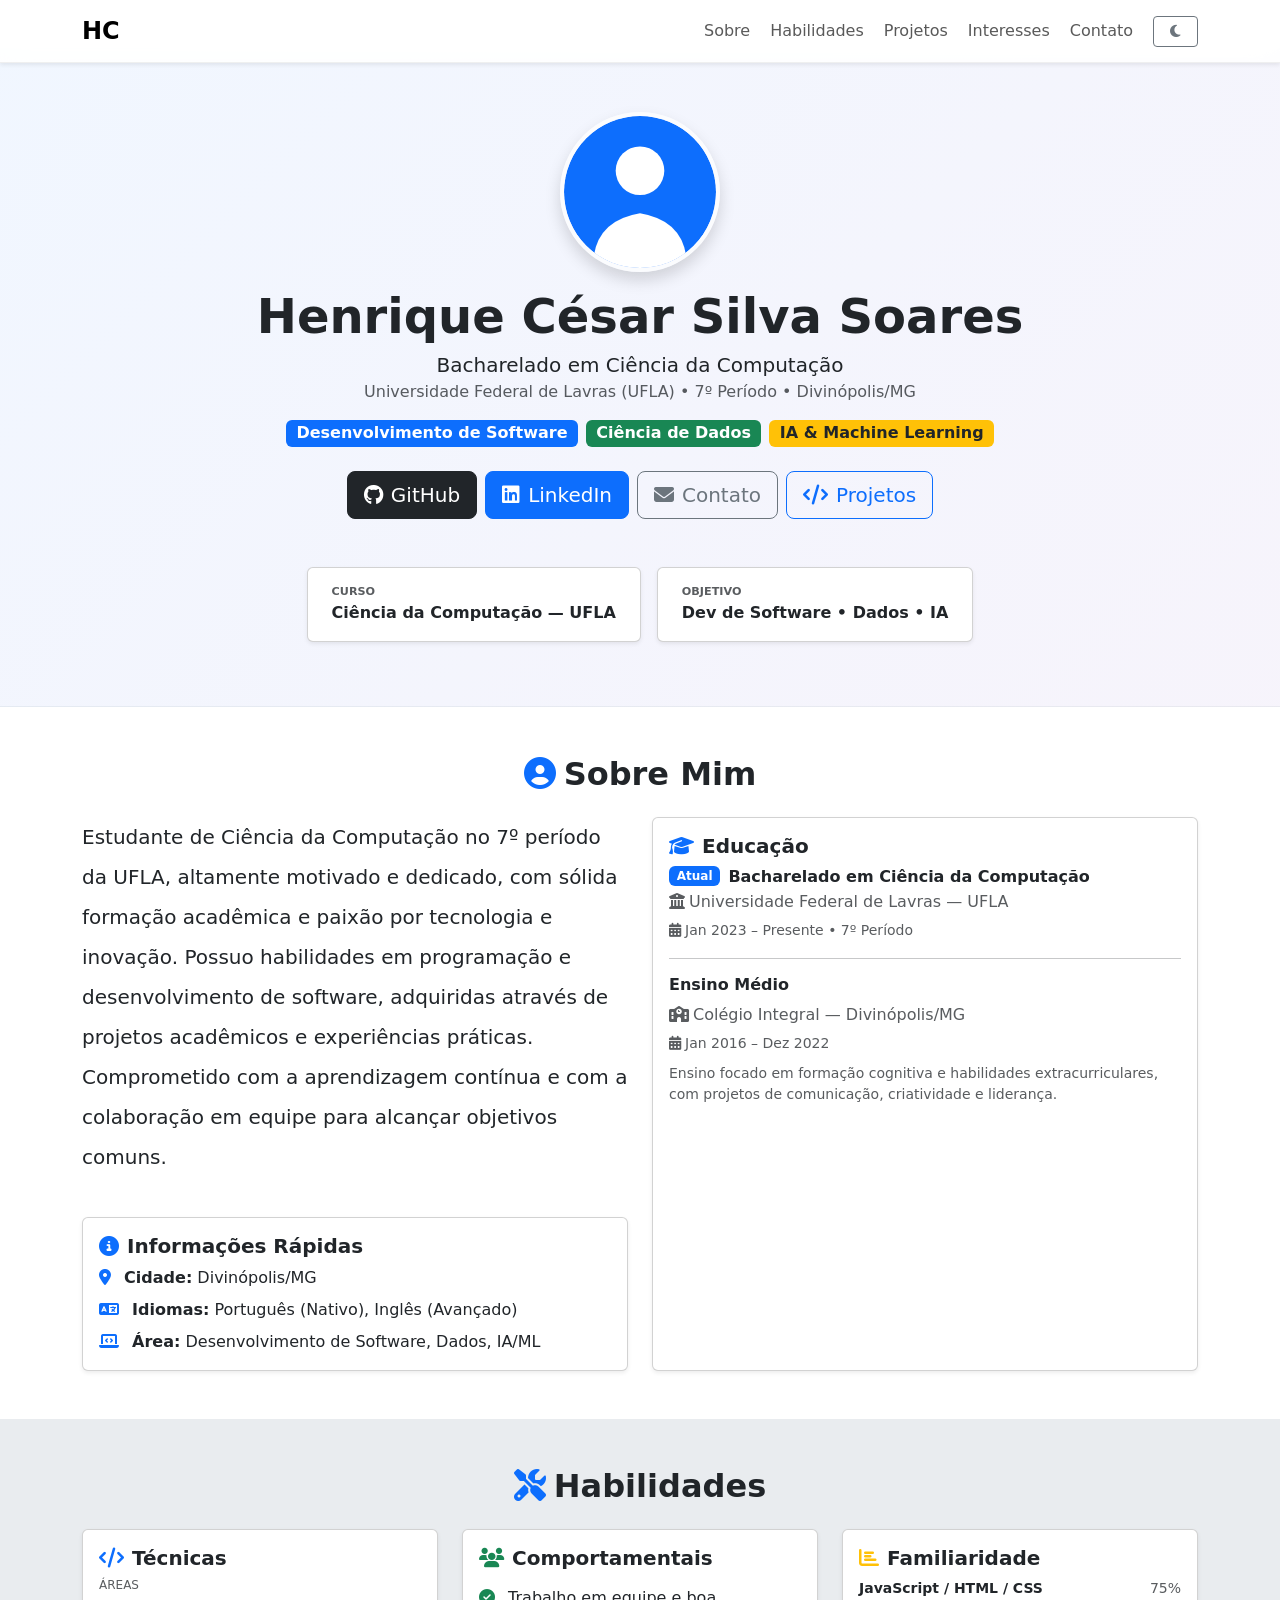
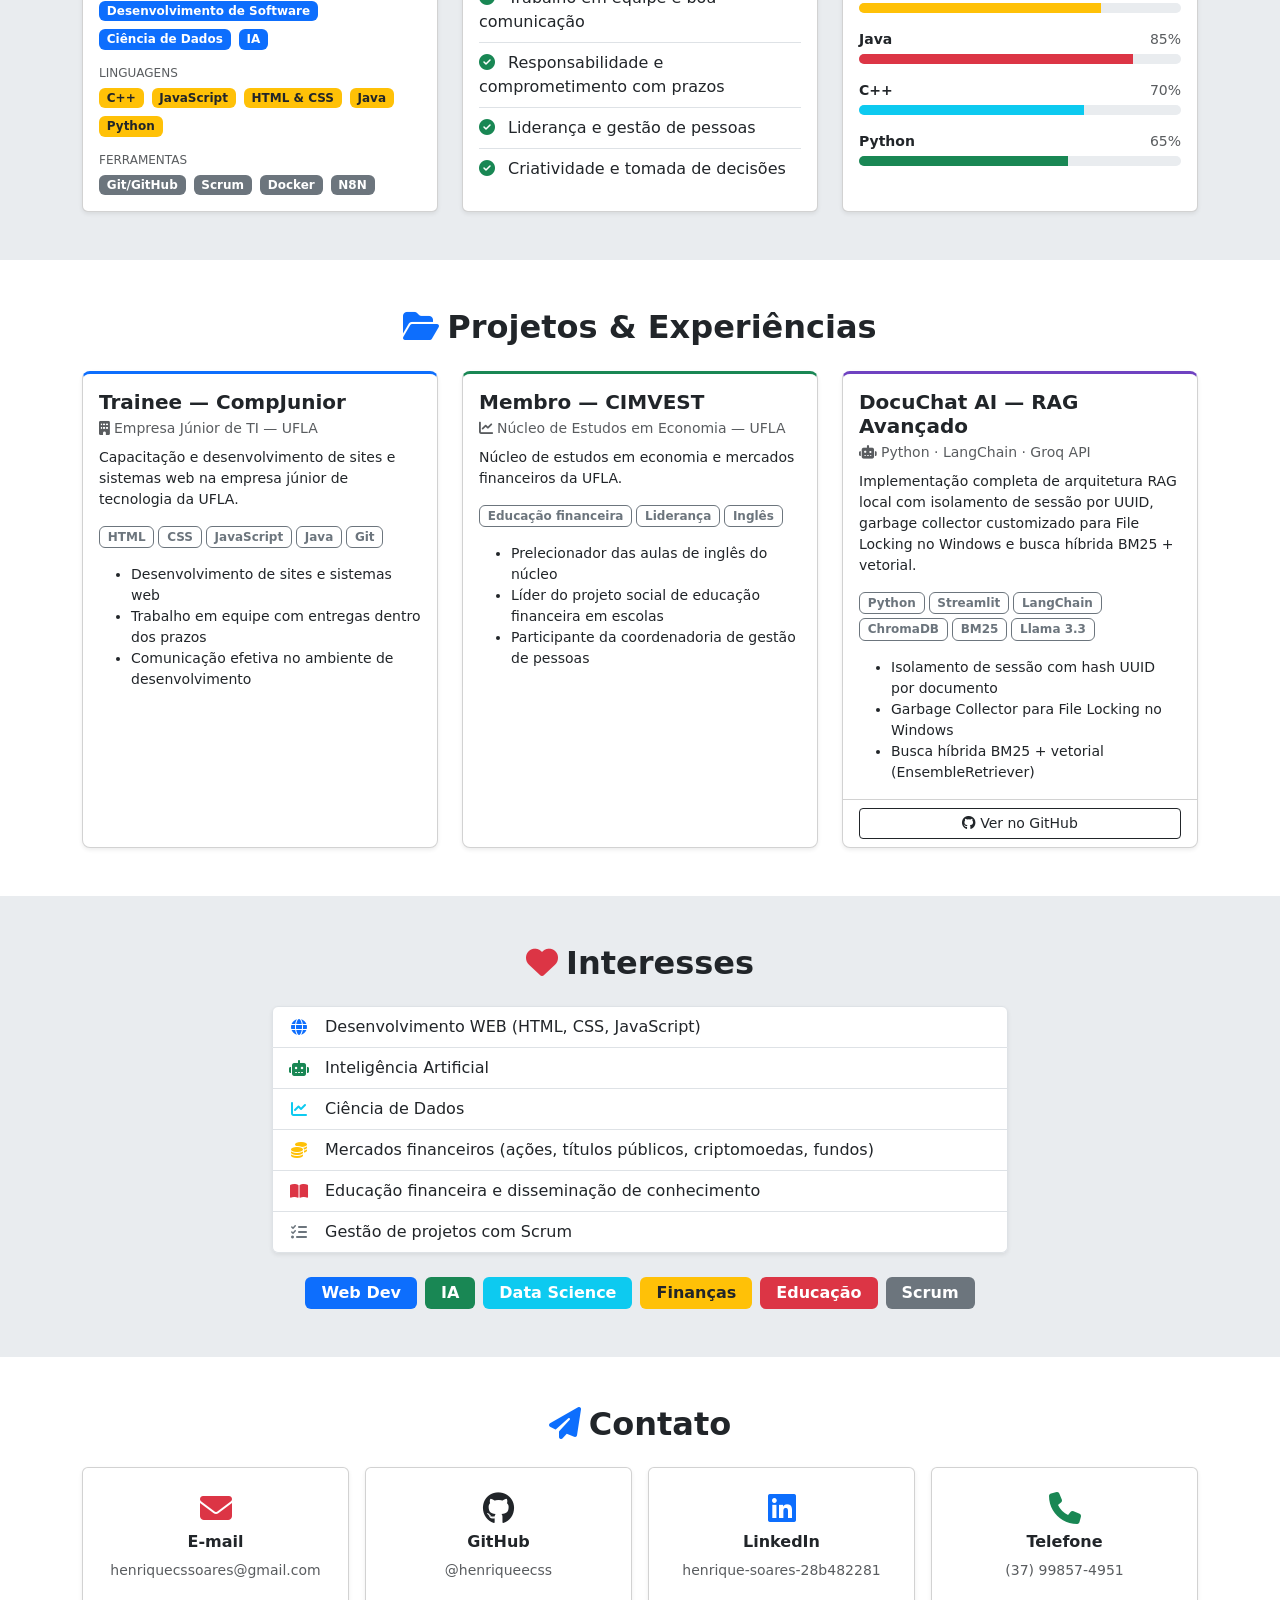
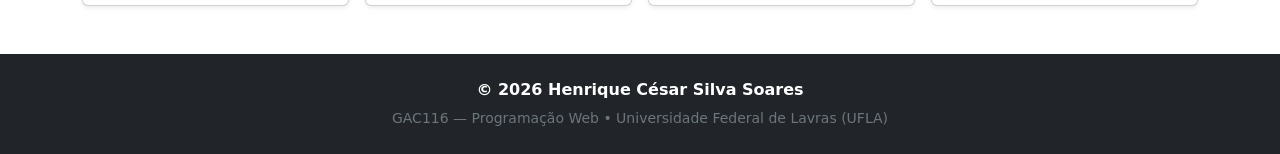
==== bootstrap/index.html @ b931f0f4 "feat: página pessoal com versões Bootstrap e Tailwind" ====
<!DOCTYPE html>
<html lang="pt-BR" data-bs-theme="light">
<head>
  <meta charset="UTF-8" />
  <meta name="viewport" content="width=device-width, initial-scale=1.0" />
  <title>Henrique César — Página Pessoal</title>

  <!-- Bootstrap 5.3.3 via CDN -->
  <link
    rel="stylesheet"
    href="https://cdn.jsdelivr.net/npm/bootstrap@5.3.3/dist/css/bootstrap.min.css"
    integrity="sha384-QWTKZyjpPEjISv5WaRU9OFeRpok6YctnYmDr5pNlyT2bRjXh0JMhjY6hW+ALEwIH"
    crossorigin="anonymous"
  />
  <!-- Font Awesome 6.5.0 via CDN -->
  <link
    rel="stylesheet"
    href="https://cdnjs.cloudflare.com/ajax/libs/font-awesome/6.5.0/css/all.min.css"
    integrity="sha512-Avb2QiuDEEvB4bZJYdft2mNjVShBftLdPG8FJ0V7irTLQ8Uo0qcPxh4Plq7G5tGm0rU+1SPhVotteLpBERwTkw=="
    crossorigin="anonymous"
    referrerpolicy="no-referrer"
  />
  <!-- Estilos personalizados -->
  <link rel="stylesheet" href="assets/css/styles.css" />
</head>
<body>

  <!-- ==================== NAVBAR ==================== -->
  <nav class="navbar navbar-expand-lg fixed-top shadow-sm" id="mainNavbar">
    <div class="container">
      <!-- Marca / logo textual -->
      <a class="navbar-brand fw-bold fs-4" href="#">HC</a>

      <!-- Botão hambúrguer para mobile -->
      <button
        class="navbar-toggler"
        type="button"
        data-bs-toggle="collapse"
        data-bs-target="#navbarNav"
        aria-controls="navbarNav"
        aria-expanded="false"
        aria-label="Abrir menu"
      >
        <span class="navbar-toggler-icon"></span>
      </button>

      <!-- Links da navbar -->
      <div class="collapse navbar-collapse" id="navbarNav">
        <ul class="navbar-nav ms-auto align-items-center gap-1">
          <li class="nav-item"><a class="nav-link" href="#sobre">Sobre</a></li>
          <li class="nav-item"><a class="nav-link" href="#habilidades">Habilidades</a></li>
          <li class="nav-item"><a class="nav-link" href="#projetos">Projetos</a></li>
          <li class="nav-item"><a class="nav-link" href="#interesses">Interesses</a></li>
          <li class="nav-item"><a class="nav-link" href="#contato">Contato</a></li>
          <!-- Botão de alternância de tema -->
          <li class="nav-item ms-2">
            <button
              class="btn btn-outline-secondary btn-sm px-3"
              id="themeToggle"
              title="Alternar tema claro/escuro"
            >
              <i class="fa-solid fa-moon" id="themeIcon"></i>
            </button>
          </li>
        </ul>
      </div>
    </div>
  </nav>
  <!-- ==================== FIM NAVBAR ==================== -->


  <!-- ==================== HEADER / HERO ==================== -->
  <header id="header" class="py-5 mt-5 text-center hero-gradient">
    <div class="container py-3">
      <!-- Foto de perfil -->
      <img
        src="assets/img/foto.svg"
        alt="Avatar de Henrique César"
        class="profile-img mb-3 shadow"
      />

      <!-- Nome e curso -->
      <h1 class="display-5 fw-bold mb-1">Henrique César Silva Soares</h1>
      <p class="lead mb-0">Bacharelado em Ciência da Computação</p>
      <p class="text-muted mb-3">
        Universidade Federal de Lavras (UFLA) &bull; 7º Período &bull; Divinópolis/MG
      </p>

      <!-- Badges de área de interesse -->
      <div class="d-flex flex-wrap justify-content-center gap-2 mb-4">
        <span class="badge bg-primary fs-6">Desenvolvimento de Software</span>
        <span class="badge bg-success fs-6">Ciência de Dados</span>
        <span class="badge bg-warning text-dark fs-6">IA &amp; Machine Learning</span>
      </div>

      <!-- Botões de ação -->
      <div class="d-flex flex-wrap justify-content-center gap-2 mb-5">
        <a
          href="https://github.com/henriqueecss"
          target="_blank"
          rel="noopener noreferrer"
          class="btn btn-dark btn-lg"
        >
          <i class="fab fa-github me-2"></i>GitHub
        </a>
        <a
          href="https://www.linkedin.com/in/henrique-soares-28b482281/"
          target="_blank"
          rel="noopener noreferrer"
          class="btn btn-primary btn-lg"
        >
          <i class="fab fa-linkedin me-2"></i>LinkedIn
        </a>
        <a href="#contato" class="btn btn-outline-secondary btn-lg">
          <i class="fas fa-envelope me-2"></i>Contato
        </a>
        <a href="#projetos" class="btn btn-outline-primary btn-lg">
          <i class="fas fa-code me-2"></i>Projetos
        </a>
      </div>

      <!-- Cards informativos -->
      <div class="row justify-content-center g-3">
        <div class="col-auto">
          <div class="card text-start shadow-sm px-4 py-3">
            <small class="text-muted text-uppercase fw-semibold" style="font-size: 0.7rem;">Curso</small>
            <p class="mb-0 fw-semibold">Ciência da Computação — UFLA</p>
          </div>
        </div>
        <div class="col-auto">
          <div class="card text-start shadow-sm px-4 py-3">
            <small class="text-muted text-uppercase fw-semibold" style="font-size: 0.7rem;">Objetivo</small>
            <p class="mb-0 fw-semibold">Dev de Software &bull; Dados &bull; IA</p>
          </div>
        </div>
      </div>
    </div>
  </header>
  <!-- ==================== FIM HEADER ==================== -->


  <!-- ==================== SOBRE ==================== -->
  <section id="sobre" class="py-5">
    <div class="container">
      <h2 class="text-center fw-bold mb-4">
        <i class="fas fa-user-circle me-2 text-primary"></i>Sobre Mim
      </h2>
      <div class="row g-4 align-items-stretch">

        <!-- Biografia + Informações rápidas -->
        <div class="col-md-6 d-flex flex-column gap-4">
          <p class="fs-5 lh-lg">
            Estudante de Ciência da Computação no 7º período da UFLA, altamente
            motivado e dedicado, com sólida formação acadêmica e paixão por tecnologia
            e inovação. Possuo habilidades em programação e desenvolvimento de software,
            adquiridas através de projetos acadêmicos e experiências práticas.
            Comprometido com a aprendizagem contínua e com a colaboração em equipe
            para alcançar objetivos comuns.
          </p>

          <!-- Card de informações rápidas -->
          <div class="card shadow-sm">
            <div class="card-body">
              <h5 class="card-title fw-bold">
                <i class="fas fa-info-circle me-2 text-primary"></i>Informações Rápidas
              </h5>
              <ul class="list-unstyled mb-0">
                <li class="mb-2">
                  <i class="fas fa-map-marker-alt me-2 text-primary"></i>
                  <strong>Cidade:</strong> Divinópolis/MG
                </li>
                <li class="mb-2">
                  <i class="fas fa-language me-2 text-primary"></i>
                  <strong>Idiomas:</strong> Português (Nativo), Inglês (Avançado)
                </li>
                <li>
                  <i class="fas fa-laptop-code me-2 text-primary"></i>
                  <strong>Área:</strong> Desenvolvimento de Software, Dados, IA/ML
                </li>
              </ul>
            </div>
          </div>
        </div>

        <!-- Card de educação -->
        <div class="col-md-6">
          <div class="card shadow-sm h-100">
            <div class="card-body">
              <h5 class="card-title fw-bold">
                <i class="fas fa-graduation-cap me-2 text-primary"></i>Educação
              </h5>

              <!-- UFLA -->
              <div class="mb-3">
                <div class="d-flex align-items-center gap-2 mb-1">
                  <span class="badge bg-primary">Atual</span>
                  <h6 class="mb-0 fw-semibold">Bacharelado em Ciência da Computação</h6>
                </div>
                <p class="text-muted mb-1">
                  <i class="fas fa-university me-1"></i>Universidade Federal de Lavras — UFLA
                </p>
                <small class="text-muted">
                  <i class="fas fa-calendar-alt me-1"></i>Jan 2023 – Presente &bull; 7º Período
                </small>
              </div>

              <hr />

              <!-- Colégio Integral -->
              <div>
                <h6 class="fw-semibold">Ensino Médio</h6>
                <p class="text-muted mb-1">
                  <i class="fas fa-school me-1"></i>Colégio Integral — Divinópolis/MG
                </p>
                <small class="text-muted">
                  <i class="fas fa-calendar-alt me-1"></i>Jan 2016 – Dez 2022
                </small>
                <p class="mt-2 small text-muted">
                  Ensino focado em formação cognitiva e habilidades extracurriculares,
                  com projetos de comunicação, criatividade e liderança.
                </p>
              </div>
            </div>
          </div>
        </div>

      </div>
    </div>
  </section>
  <!-- ==================== FIM SOBRE ==================== -->


  <!-- ==================== HABILIDADES ==================== -->
  <section id="habilidades" class="py-5 bg-body-secondary">
    <div class="container">
      <h2 class="text-center fw-bold mb-4">
        <i class="fas fa-tools me-2 text-primary"></i>Habilidades
      </h2>
      <div class="row g-4">

        <!-- Técnicas e ferramentas -->
        <div class="col-md-4">
          <div class="card shadow-sm h-100">
            <div class="card-body">
              <h5 class="card-title fw-bold">
                <i class="fas fa-code me-2 text-primary"></i>Técnicas
              </h5>

              <h6 class="text-muted text-uppercase" style="font-size: 0.75rem;">Áreas</h6>
              <div class="d-flex flex-wrap gap-2 mb-3">
                <span class="badge bg-primary">Desenvolvimento de Software</span>
                <span class="badge bg-primary">Ciência de Dados</span>
                <span class="badge bg-primary">IA</span>
              </div>

              <h6 class="text-muted text-uppercase" style="font-size: 0.75rem;">Linguagens</h6>
              <div class="d-flex flex-wrap gap-2 mb-3">
                <span class="badge bg-warning text-dark">C++</span>
                <span class="badge bg-warning text-dark">JavaScript</span>
                <span class="badge bg-warning text-dark">HTML &amp; CSS</span>
                <span class="badge bg-warning text-dark">Java</span>
                <span class="badge bg-warning text-dark">Python</span>
              </div>

              <h6 class="text-muted text-uppercase" style="font-size: 0.75rem;">Ferramentas</h6>
              <div class="d-flex flex-wrap gap-2">
                <span class="badge bg-secondary">Git/GitHub</span>
                <span class="badge bg-secondary">Scrum</span>
                <span class="badge bg-secondary">Docker</span>
                <span class="badge bg-secondary">N8N</span>
              </div>
            </div>
          </div>
        </div>

        <!-- Comportamentais -->
        <div class="col-md-4">
          <div class="card shadow-sm h-100">
            <div class="card-body">
              <h5 class="card-title fw-bold">
                <i class="fas fa-users me-2 text-success"></i>Comportamentais
              </h5>
              <ul class="list-group list-group-flush">
                <li class="list-group-item bg-transparent px-0">
                  <i class="fas fa-check-circle text-success me-2"></i>
                  Trabalho em equipe e boa comunicação
                </li>
                <li class="list-group-item bg-transparent px-0">
                  <i class="fas fa-check-circle text-success me-2"></i>
                  Responsabilidade e comprometimento com prazos
                </li>
                <li class="list-group-item bg-transparent px-0">
                  <i class="fas fa-check-circle text-success me-2"></i>
                  Liderança e gestão de pessoas
                </li>
                <li class="list-group-item bg-transparent px-0">
                  <i class="fas fa-check-circle text-success me-2"></i>
                  Criatividade e tomada de decisões
                </li>
              </ul>
            </div>
          </div>
        </div>

        <!-- Barras de progresso -->
        <div class="col-md-4">
          <div class="card shadow-sm h-100">
            <div class="card-body">
              <h5 class="card-title fw-bold">
                <i class="fas fa-chart-bar me-2 text-warning"></i>Familiaridade
              </h5>

              <!-- JavaScript / HTML / CSS -->
              <div class="mb-3">
                <div class="d-flex justify-content-between mb-1">
                  <span class="fw-semibold small">JavaScript / HTML / CSS</span>
                  <span class="text-muted small">75%</span>
                </div>
                <div class="progress" style="height: 10px;" role="progressbar" aria-valuenow="75" aria-valuemin="0" aria-valuemax="100">
                  <div class="progress-bar bg-warning" style="width: 75%;"></div>
                </div>
              </div>

              <!-- Java -->
              <div class="mb-3">
                <div class="d-flex justify-content-between mb-1">
                  <span class="fw-semibold small">Java</span>
                  <span class="text-muted small">85%</span>
                </div>
                <div class="progress" style="height: 10px;" role="progressbar" aria-valuenow="85" aria-valuemin="0" aria-valuemax="100">
                  <div class="progress-bar bg-danger" style="width: 85%;"></div>
                </div>
              </div>

              <!-- C++ -->
              <div class="mb-3">
                <div class="d-flex justify-content-between mb-1">
                  <span class="fw-semibold small">C++</span>
                  <span class="text-muted small">70%</span>
                </div>
                <div class="progress" style="height: 10px;" role="progressbar" aria-valuenow="70" aria-valuemin="0" aria-valuemax="100">
                  <div class="progress-bar bg-info" style="width: 70%;"></div>
                </div>
              </div>

              <!-- Python -->
              <div class="mb-3">
                <div class="d-flex justify-content-between mb-1">
                  <span class="fw-semibold small">Python</span>
                  <span class="text-muted small">65%</span>
                </div>
                <div class="progress" style="height: 10px;" role="progressbar" aria-valuenow="65" aria-valuemin="0" aria-valuemax="100">
                  <div class="progress-bar bg-success" style="width: 65%;"></div>
                </div>
              </div>

            </div>
          </div>
        </div>

      </div>
    </div>
  </section>
  <!-- ==================== FIM HABILIDADES ==================== -->


  <!-- ==================== PROJETOS ==================== -->
  <section id="projetos" class="py-5">
    <div class="container">
      <h2 class="text-center fw-bold mb-4">
        <i class="fas fa-folder-open me-2 text-primary"></i>Projetos &amp; Experiências
      </h2>
      <div class="row g-4">

        <!-- Card 1: CompJunior -->
        <div class="col-md-4">
          <div class="card h-100 shadow-sm card-accent-blue">
            <div class="card-body">
              <h5 class="card-title fw-bold">Trainee — CompJunior</h5>
              <p class="card-subtitle text-muted small mb-2">
                <i class="fas fa-building me-1"></i>Empresa Júnior de TI — UFLA
              </p>
              <p class="card-text small">
                Capacitação e desenvolvimento de sites e sistemas web na empresa
                júnior de tecnologia da UFLA.
              </p>
              <div class="d-flex flex-wrap gap-1 mb-3">
                <span class="badge border border-secondary text-secondary bg-transparent">HTML</span>
                <span class="badge border border-secondary text-secondary bg-transparent">CSS</span>
                <span class="badge border border-secondary text-secondary bg-transparent">JavaScript</span>
                <span class="badge border border-secondary text-secondary bg-transparent">Java</span>
                <span class="badge border border-secondary text-secondary bg-transparent">Git</span>
              </div>
              <ul class="small mb-0">
                <li>Desenvolvimento de sites e sistemas web</li>
                <li>Trabalho em equipe com entregas dentro dos prazos</li>
                <li>Comunicação efetiva no ambiente de desenvolvimento</li>
              </ul>
            </div>
          </div>
        </div>

        <!-- Card 2: CIMVEST -->
        <div class="col-md-4">
          <div class="card h-100 shadow-sm card-accent-green">
            <div class="card-body">
              <h5 class="card-title fw-bold">Membro — CIMVEST</h5>
              <p class="card-subtitle text-muted small mb-2">
                <i class="fas fa-chart-line me-1"></i>Núcleo de Estudos em Economia — UFLA
              </p>
              <p class="card-text small">
                Núcleo de estudos em economia e mercados financeiros da UFLA.
              </p>
              <div class="d-flex flex-wrap gap-1 mb-3">
                <span class="badge border border-secondary text-secondary bg-transparent">Educação financeira</span>
                <span class="badge border border-secondary text-secondary bg-transparent">Liderança</span>
                <span class="badge border border-secondary text-secondary bg-transparent">Inglês</span>
              </div>
              <ul class="small mb-0">
                <li>Prelecionador das aulas de inglês do núcleo</li>
                <li>Líder do projeto social de educação financeira em escolas</li>
                <li>Participante da coordenadoria de gestão de pessoas</li>
              </ul>
            </div>
          </div>
        </div>

        <!-- Card 3: DocuChat AI -->
        <div class="col-md-4">
          <div class="card h-100 shadow-sm card-accent-purple">
            <div class="card-body">
              <h5 class="card-title fw-bold">DocuChat AI — RAG Avançado</h5>
              <p class="card-subtitle text-muted small mb-2">
                <i class="fas fa-robot me-1"></i>Python · LangChain · Groq API
              </p>
              <p class="card-text small">
                Implementação completa de arquitetura RAG local com isolamento de
                sessão por UUID, garbage collector customizado para File Locking
                no Windows e busca híbrida BM25 + vetorial.
              </p>
              <div class="d-flex flex-wrap gap-1 mb-3">
                <span class="badge border border-secondary text-secondary bg-transparent">Python</span>
                <span class="badge border border-secondary text-secondary bg-transparent">Streamlit</span>
                <span class="badge border border-secondary text-secondary bg-transparent">LangChain</span>
                <span class="badge border border-secondary text-secondary bg-transparent">ChromaDB</span>
                <span class="badge border border-secondary text-secondary bg-transparent">BM25</span>
                <span class="badge border border-secondary text-secondary bg-transparent">Llama 3.3</span>
              </div>
              <ul class="small mb-0">
                <li>Isolamento de sessão com hash UUID por documento</li>
                <li>Garbage Collector para File Locking no Windows</li>
                <li>Busca híbrida BM25 + vetorial (EnsembleRetriever)</li>
              </ul>
            </div>
            <div class="card-footer bg-transparent">
              <a
                href="https://github.com/henriqueecss/chat-rag-ia"
                target="_blank"
                rel="noopener noreferrer"
                class="btn btn-sm btn-outline-dark w-100"
              >
                <i class="fab fa-github me-1"></i>Ver no GitHub
              </a>
            </div>
          </div>
        </div>

      </div>
    </div>
  </section>
  <!-- ==================== FIM PROJETOS ==================== -->


  <!-- ==================== INTERESSES ==================== -->
  <section id="interesses" class="py-5 bg-body-secondary">
    <div class="container">
      <h2 class="text-center fw-bold mb-4">
        <i class="fas fa-heart me-2 text-danger"></i>Interesses
      </h2>
      <div class="row justify-content-center">
        <div class="col-lg-8">

          <!-- Lista de interesses -->
          <ul class="list-group shadow-sm mb-4">
            <li class="list-group-item d-flex align-items-center gap-3">
              <i class="fas fa-globe text-primary fa-fw"></i>
              Desenvolvimento WEB (HTML, CSS, JavaScript)
            </li>
            <li class="list-group-item d-flex align-items-center gap-3">
              <i class="fas fa-robot text-success fa-fw"></i>
              Inteligência Artificial
            </li>
            <li class="list-group-item d-flex align-items-center gap-3">
              <i class="fas fa-chart-line text-info fa-fw"></i>
              Ciência de Dados
            </li>
            <li class="list-group-item d-flex align-items-center gap-3">
              <i class="fas fa-coins text-warning fa-fw"></i>
              Mercados financeiros (ações, títulos públicos, criptomoedas, fundos)
            </li>
            <li class="list-group-item d-flex align-items-center gap-3">
              <i class="fas fa-book-open text-danger fa-fw"></i>
              Educação financeira e disseminação de conhecimento
            </li>
            <li class="list-group-item d-flex align-items-center gap-3">
              <i class="fas fa-tasks text-secondary fa-fw"></i>
              Gestão de projetos com Scrum
            </li>
          </ul>

          <!-- Badges de interesses -->
          <div class="d-flex flex-wrap justify-content-center gap-2">
            <span class="badge bg-primary fs-6 px-3 py-2">Web Dev</span>
            <span class="badge bg-success fs-6 px-3 py-2">IA</span>
            <span class="badge bg-info fs-6 px-3 py-2">Data Science</span>
            <span class="badge bg-warning text-dark fs-6 px-3 py-2">Finanças</span>
            <span class="badge bg-danger fs-6 px-3 py-2">Educação</span>
            <span class="badge bg-secondary fs-6 px-3 py-2">Scrum</span>
          </div>

        </div>
      </div>
    </div>
  </section>
  <!-- ==================== FIM INTERESSES ==================== -->


  <!-- ==================== CONTATO ==================== -->
  <section id="contato" class="py-5">
    <div class="container">
      <h2 class="text-center fw-bold mb-4">
        <i class="fas fa-paper-plane me-2 text-primary"></i>Contato
      </h2>
      <div class="row justify-content-center g-3">

        <!-- E-mail -->
        <div class="col-sm-6 col-lg-3">
          <a
            href="mailto:henriquecssoares@gmail.com"
            class="card text-decoration-none shadow-sm text-center p-4 h-100"
          >
            <i class="fas fa-envelope fa-2x text-danger mb-2"></i>
            <h6 class="fw-bold">E-mail</h6>
            <small class="text-muted">henriquecssoares@gmail.com</small>
          </a>
        </div>

        <!-- GitHub -->
        <div class="col-sm-6 col-lg-3">
          <a
            href="https://github.com/henriqueecss"
            target="_blank"
            rel="noopener noreferrer"
            class="card text-decoration-none shadow-sm text-center p-4 h-100"
          >
            <i class="fab fa-github fa-2x mb-2"></i>
            <h6 class="fw-bold">GitHub</h6>
            <small class="text-muted">@henriqueecss</small>
          </a>
        </div>

        <!-- LinkedIn -->
        <div class="col-sm-6 col-lg-3">
          <a
            href="https://www.linkedin.com/in/henrique-soares-28b482281/"
            target="_blank"
            rel="noopener noreferrer"
            class="card text-decoration-none shadow-sm text-center p-4 h-100"
          >
            <i class="fab fa-linkedin fa-2x text-primary mb-2"></i>
            <h6 class="fw-bold">LinkedIn</h6>
            <small class="text-muted">henrique-soares-28b482281</small>
          </a>
        </div>

        <!-- Telefone -->
        <div class="col-sm-6 col-lg-3">
          <a
            href="tel:+5537998574951"
            class="card text-decoration-none shadow-sm text-center p-4 h-100"
          >
            <i class="fas fa-phone fa-2x text-success mb-2"></i>
            <h6 class="fw-bold">Telefone</h6>
            <small class="text-muted">(37) 99857-4951</small>
          </a>
        </div>

      </div>
    </div>
  </section>
  <!-- ==================== FIM CONTATO ==================== -->


  <!-- ==================== FOOTER ==================== -->
  <footer class="py-4 text-center bg-dark text-white">
    <p class="mb-1 fw-semibold">
      &copy; <span id="year"></span> Henrique César Silva Soares
    </p>
    <small class="text-secondary">
      GAC116 — Programação Web &bull; Universidade Federal de Lavras (UFLA)
    </small>
  </footer>
  <!-- ==================== FIM FOOTER ==================== -->


  <!-- Bootstrap 5.3.3 JS via CDN -->
  <script
    src="https://cdn.jsdelivr.net/npm/bootstrap@5.3.3/dist/js/bootstrap.bundle.min.js"
    integrity="sha384-YvpcrYf0tY3lHB60NNkmXc4s9bIOgUxi8T/jzmH5BGo2b3WyVnTFN52lST6FEpKx"
    crossorigin="anonymous"
  ></script>
  <!-- Script personalizado -->
  <script src="assets/js/script.js"></script>
</body>
</html>
---- bootstrap/assets/css/styles.css ----
/* =============================================
   Estilos personalizados — Versão Bootstrap
   GAC116 - Programação Web — UFLA
   Autor: Henrique César Silva Soares
   ============================================= */

/* Suaviza a rolagem da página */
html {
  scroll-behavior: smooth;
}

/* ─── FOTO DE PERFIL ─── */
.profile-img {
  width: 160px;
  height: 160px;
  border-radius: 999px;
  border: 4px solid rgba(255, 255, 255, 0.7);
  object-fit: cover;
}

/* ─── ÂNCORAS COM OFFSET DA NAVBAR FIXA ─── */
section,
#header {
  scroll-margin-top: 90px;
}

/* ─── NAVBAR COM GLASSMORPHISM ─── */
#mainNavbar {
  backdrop-filter: blur(14px);
  -webkit-backdrop-filter: blur(14px);
  background-color: rgba(255, 255, 255, 0.88) !important;
  border-bottom: 1px solid rgba(0, 0, 0, 0.06);
  transition: background-color 0.3s ease;
}

[data-bs-theme="dark"] #mainNavbar {
  background-color: rgba(33, 37, 41, 0.88) !important;
  border-bottom: 1px solid rgba(255, 255, 255, 0.06);
}

/* ─── GRADIENTE SUTIL NO HERO ─── */
.hero-gradient {
  background: linear-gradient(135deg, rgba(13, 110, 253, 0.06) 0%, rgba(111, 66, 193, 0.06) 100%);
  border-bottom: 1px solid rgba(0, 0, 0, 0.05);
}

[data-bs-theme="dark"] .hero-gradient {
  background: linear-gradient(135deg, rgba(13, 110, 253, 0.12) 0%, rgba(111, 66, 193, 0.12) 100%);
  border-bottom: 1px solid rgba(255, 255, 255, 0.05);
}

/* ─── HOVER LIFT NOS CARDS ─── */
.card {
  transition: transform 0.22s ease, box-shadow 0.22s ease;
}

.card:hover {
  transform: translateY(-5px);
  box-shadow: 0 14px 32px rgba(0, 0, 0, 0.11) !important;
}

/* ─── BORDAS SUPERIORES COLORIDAS NOS CARDS DE PROJETO ─── */
.card-accent-blue {
  border-top: 3px solid #0d6efd !important;
  border-radius: 0.5rem !important;
}

.card-accent-green {
  border-top: 3px solid #198754 !important;
  border-radius: 0.5rem !important;
}

.card-accent-purple {
  border-top: 3px solid #6f42c1 !important;
  border-radius: 0.5rem !important;
}

/* ─── TRANSIÇÃO DE TEMA SUAVE ─── */
body,
.card,
footer {
  transition: background-color 0.3s ease, color 0.3s ease;
}
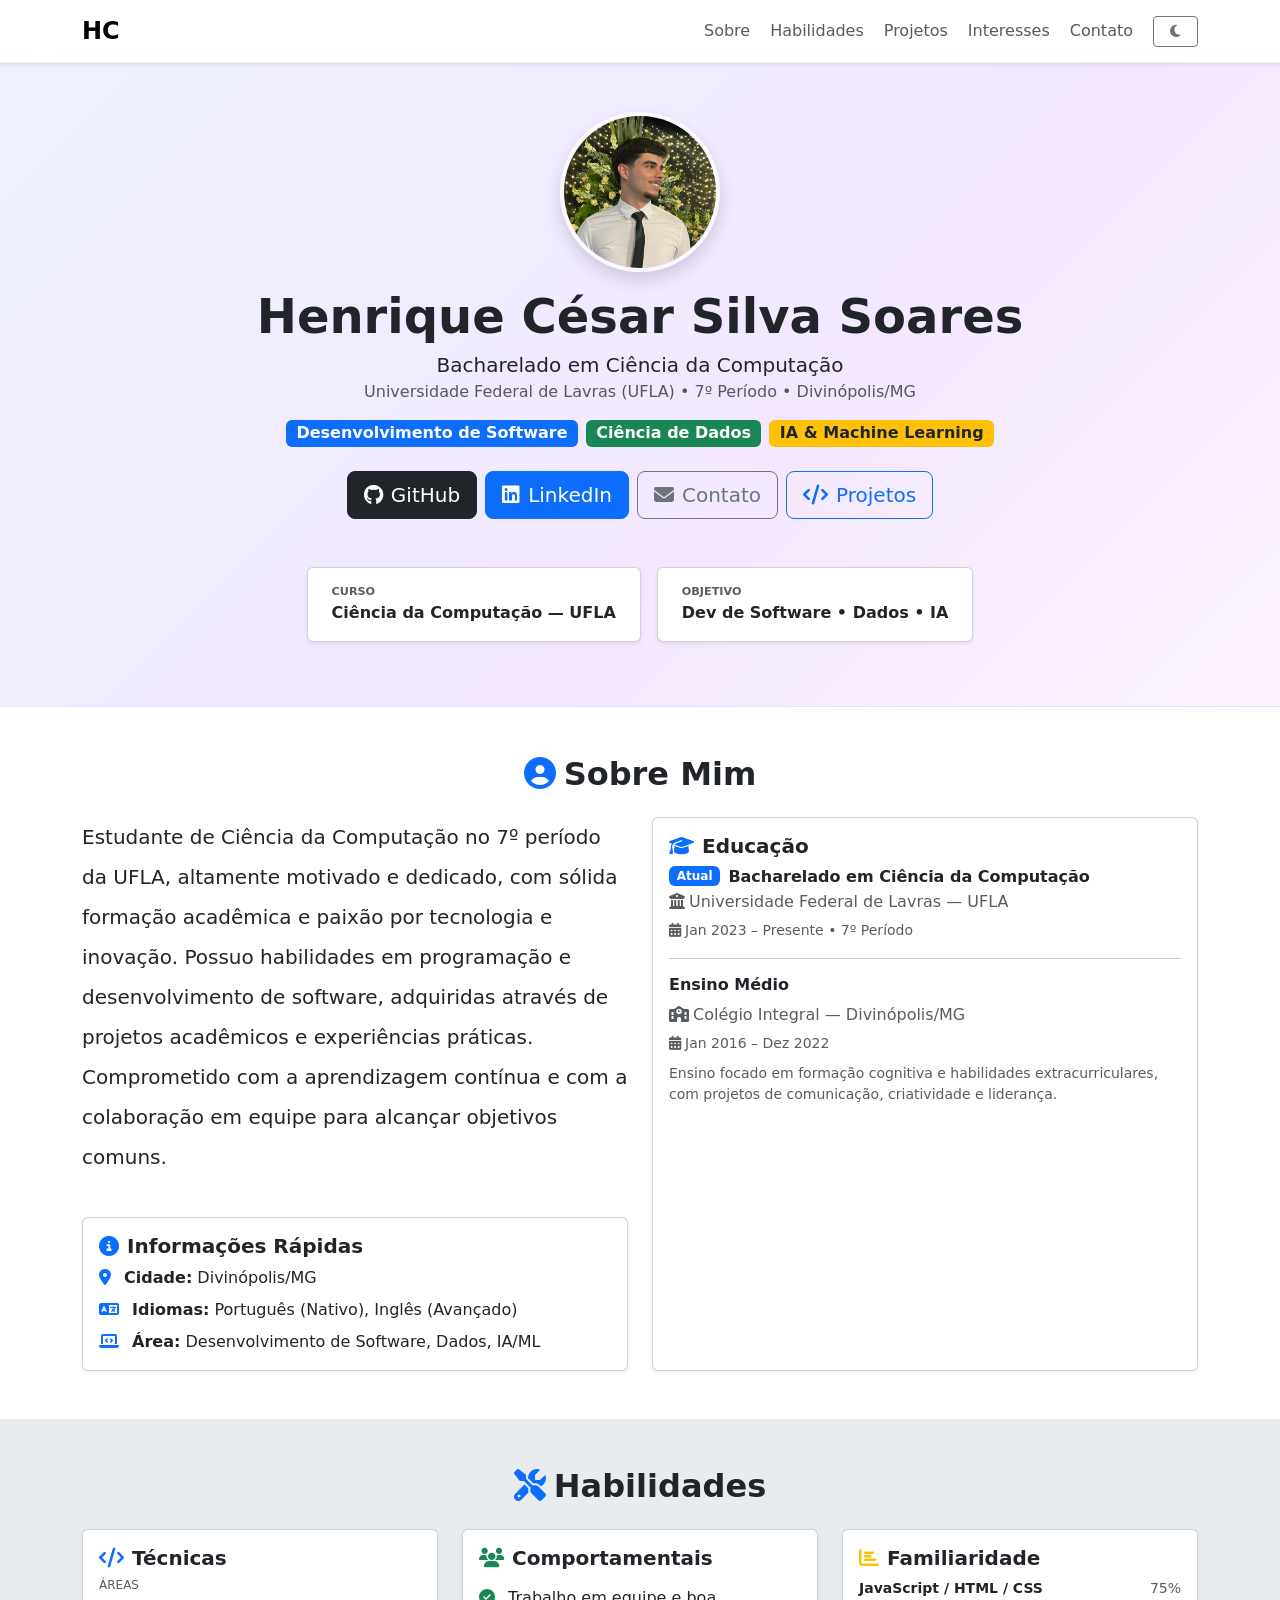
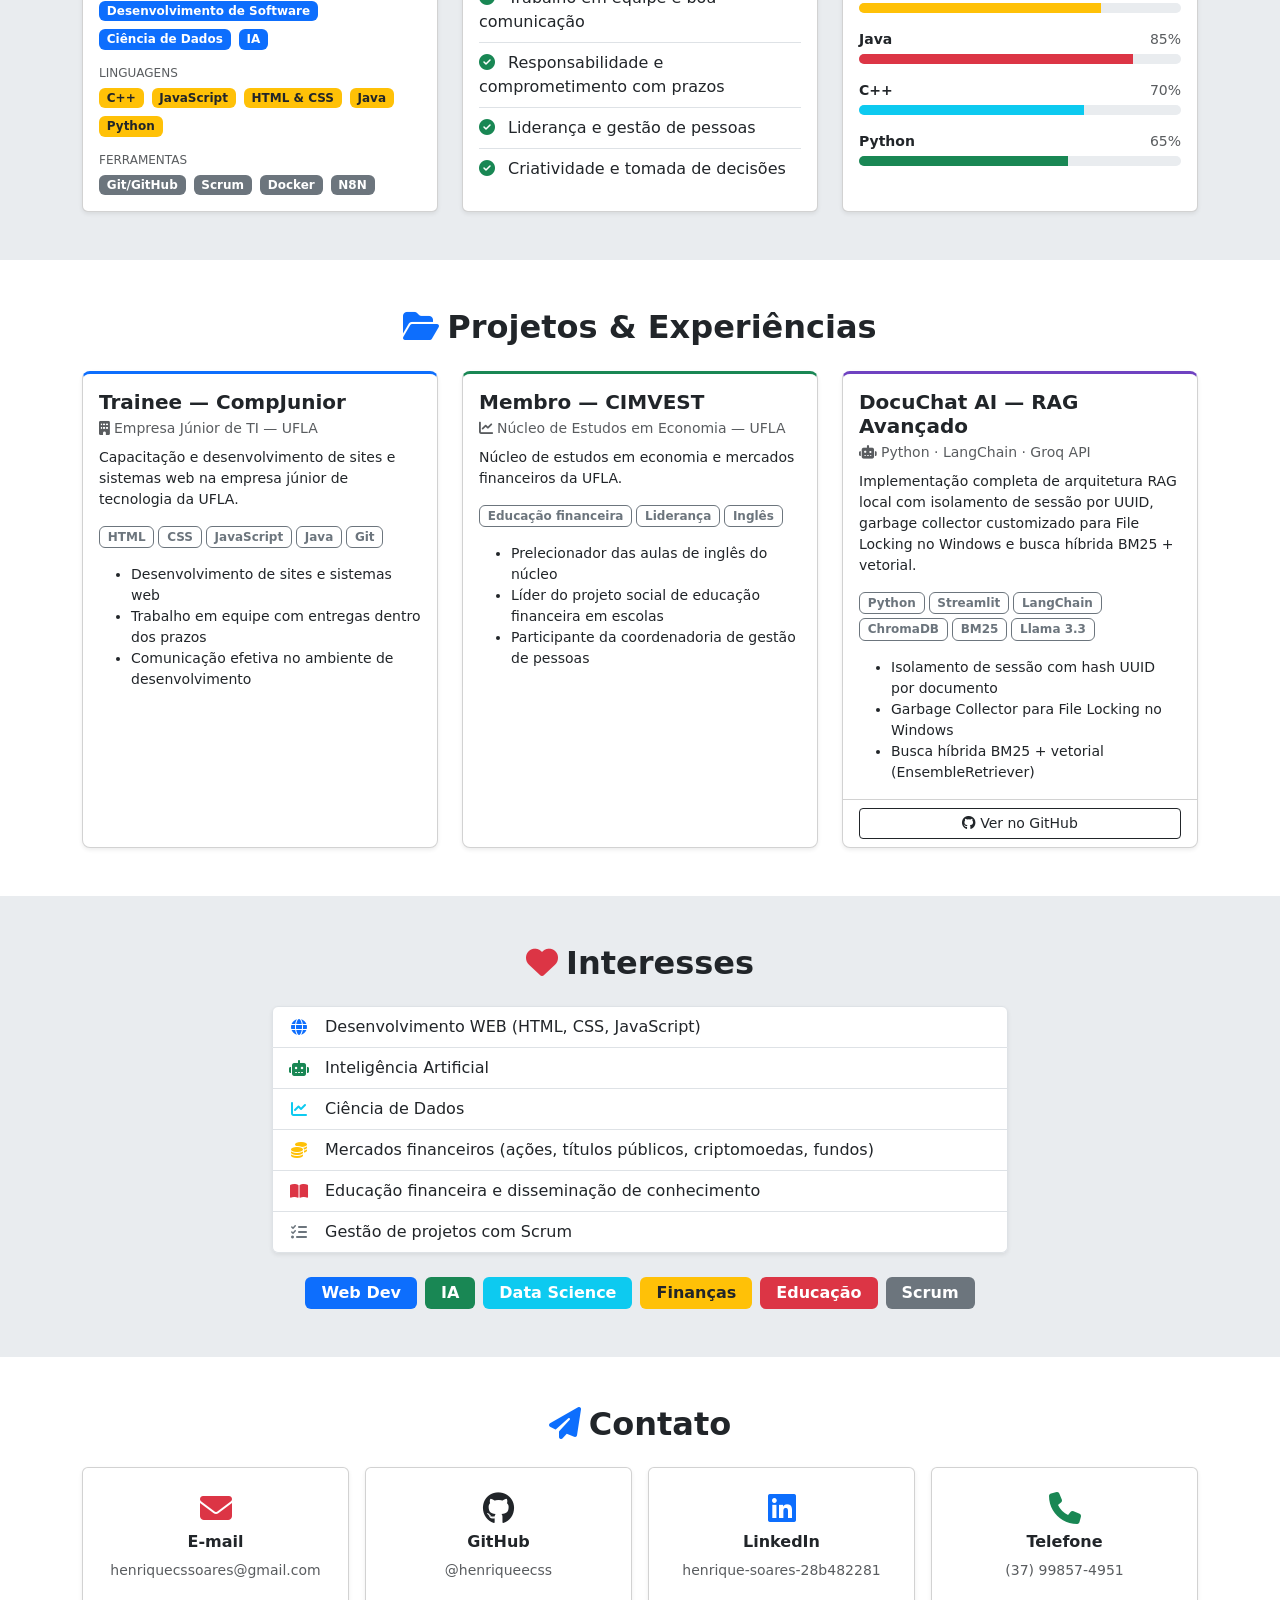
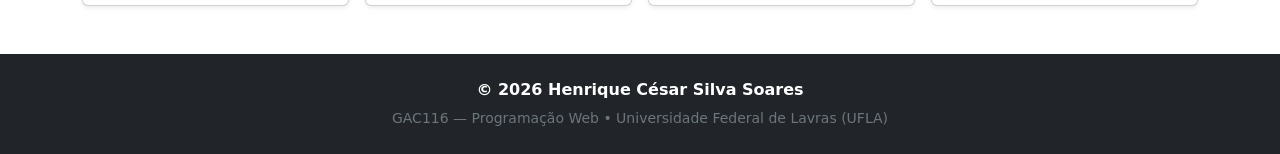
==== commit 3242dac0: "add profile photo and unique visual enhancements" ====
--- a/bootstrap/index.html
+++ b/bootstrap/index.html
@@ -74,7 +74,7 @@
     <div class="container py-3">
       <!-- Foto de perfil -->
       <img
-        src="assets/img/foto.svg"
+        src="assets/img/foto.jpeg"
         alt="Avatar de Henrique César"
         class="profile-img mb-3 shadow"
       />
--- a/bootstrap/assets/css/styles.css
+++ b/bootstrap/assets/css/styles.css
@@ -16,6 +16,18 @@
   border-radius: 999px;
   border: 4px solid rgba(255, 255, 255, 0.7);
   object-fit: cover;
+  animation: profile-pulse 3s ease-in-out infinite;
+}
+
+@keyframes profile-pulse {
+  0%, 100% {
+    box-shadow: 0 0 0 6px rgba(13, 110, 253, 0.22),
+                0 0 0 14px rgba(111, 66, 193, 0.1);
+  }
+  50% {
+    box-shadow: 0 0 0 10px rgba(13, 110, 253, 0.32),
+                0 0 0 20px rgba(111, 66, 193, 0.16);
+  }
 }
 
 /* ─── ÂNCORAS COM OFFSET DA NAVBAR FIXA ─── */
@@ -38,24 +50,32 @@
   border-bottom: 1px solid rgba(255, 255, 255, 0.06);
 }
 
-/* ─── GRADIENTE SUTIL NO HERO ─── */
+/* ─── LINK ATIVO NA NAV ─── */
+.nav-link.nav-active {
+  color: #0d6efd !important;
+  font-weight: 700;
+}
+
+/* ─── GRADIENTE HERO ─── */
 .hero-gradient {
-  background: linear-gradient(135deg, rgba(13, 110, 253, 0.06) 0%, rgba(111, 66, 193, 0.06) 100%);
+  background: linear-gradient(135deg, #eef2ff 0%, #f3e8ff 60%, #fdf4ff 100%);
   border-bottom: 1px solid rgba(0, 0, 0, 0.05);
 }
 
 [data-bs-theme="dark"] .hero-gradient {
-  background: linear-gradient(135deg, rgba(13, 110, 253, 0.12) 0%, rgba(111, 66, 193, 0.12) 100%);
+  background: linear-gradient(135deg, #0f172a 0%, #1e1b4b 55%, #2d1b69 100%);
   border-bottom: 1px solid rgba(255, 255, 255, 0.05);
 }
 
 /* ─── HOVER LIFT NOS CARDS ─── */
+/* Usa `translate` (propriedade moderna) para não conflitar com `transform` do reveal */
 .card {
-  transition: transform 0.22s ease, box-shadow 0.22s ease;
+  transition: translate 0.22s ease, box-shadow 0.22s ease,
+              background-color 0.3s ease, color 0.3s ease;
 }
 
 .card:hover {
-  transform: translateY(-5px);
+  translate: 0 -5px;
   box-shadow: 0 14px 32px rgba(0, 0, 0, 0.11) !important;
 }
 
@@ -75,9 +95,20 @@
   border-radius: 0.5rem !important;
 }
 
+/* ─── SCROLL REVEAL ─── */
+.reveal {
+  opacity: 0;
+  transform: translateY(28px);
+  transition: opacity 0.6s ease, transform 0.6s ease;
+}
+
+.reveal.visible {
+  opacity: 1;
+  transform: translateY(0);
+}
+
 /* ─── TRANSIÇÃO DE TEMA SUAVE ─── */
 body,
-.card,
 footer {
   transition: background-color 0.3s ease, color 0.3s ease;
 }
